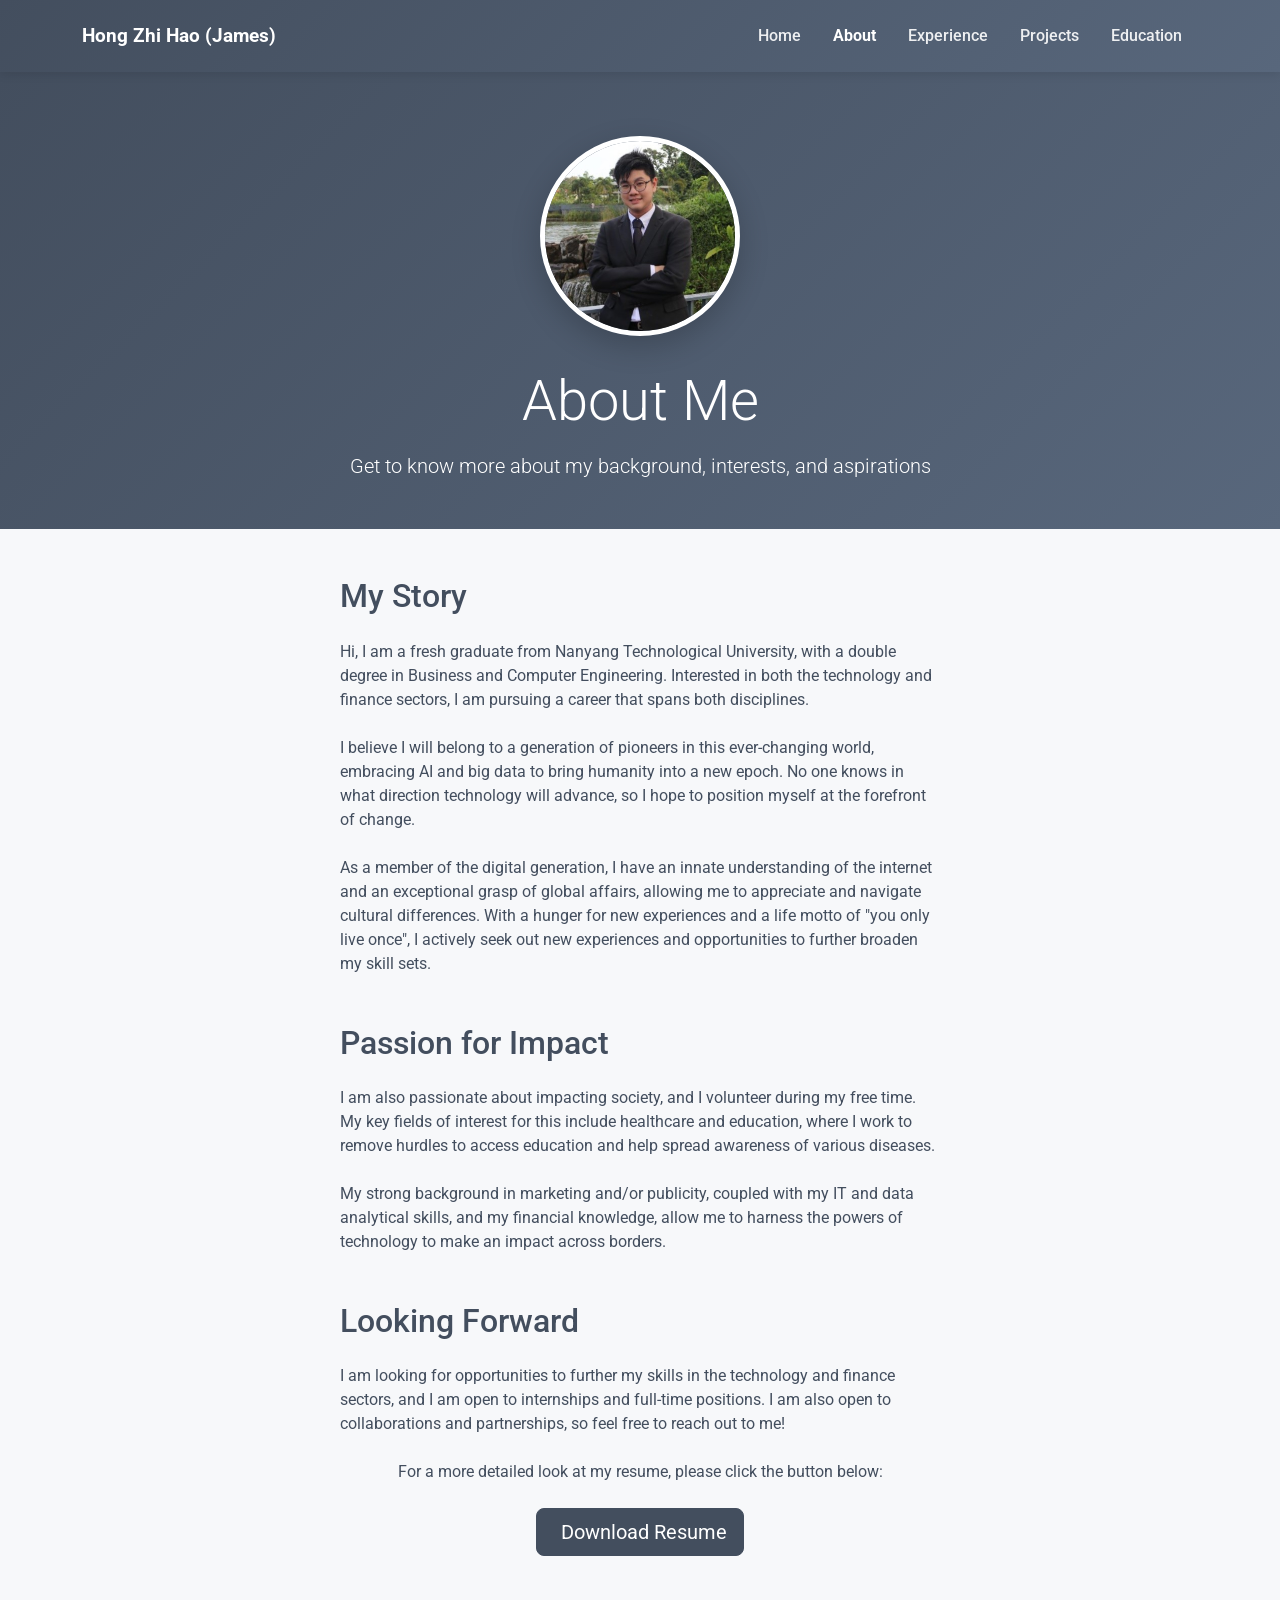
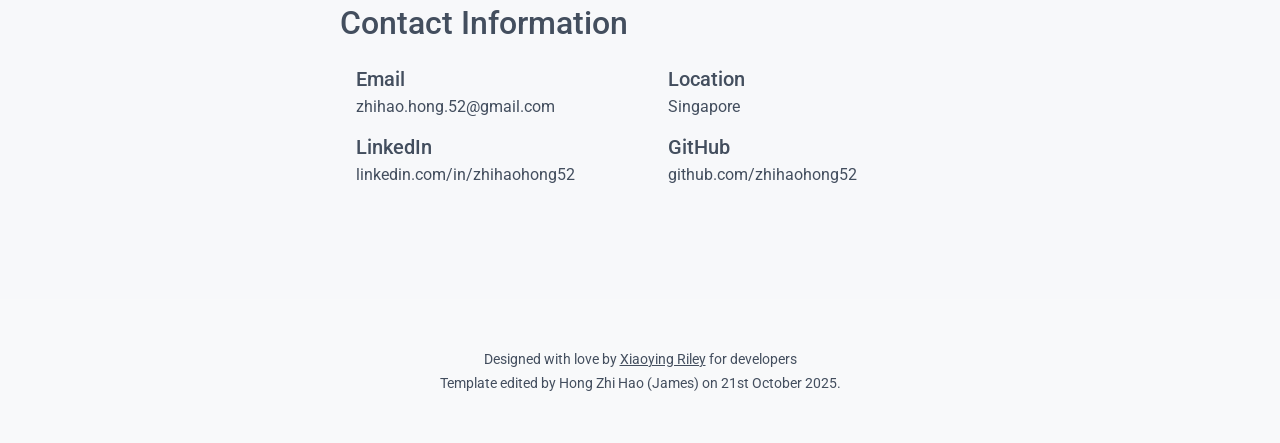
==== about.html @ b1fb96ca "Change from single page to multi page" ====
<!DOCTYPE html>
<html lang="en">
<head>
    <title>About - Hong Zhi Hao (James)</title>

    <!-- Meta -->
    <meta charset="utf-8">
    <meta http-equiv="X-UA-Compatible" content="IE=edge">
    <meta name="viewport" content="width=device-width, initial-scale=1.0">
    <meta name="description" content="About Hong Zhi Hao (James) - Final Year Undergraduate in NTU">
    <meta name="author" content="Hong Zhi Hao (James)">
    <link rel="shortcut icon" href="favicon.ico">

    <!-- Google Font -->
    <link href="https://fonts.googleapis.com/css?family=Roboto:300,400,500,700,900" rel="stylesheet">

    <!-- FontAwesome JS-->
	<script defer src="assets/fontawesome/js/all.min.js"></script>

    <!-- Theme CSS -->
    <link id="theme-style" rel="stylesheet" href="assets/css/pillar-1.css">

    <!-- Custom Navigation CSS -->
    <style>
        .navbar {
            background: linear-gradient(135deg, #434E5E 0%, #58677c 100%);
            padding: 1rem 0;
            box-shadow: 0 2px 10px rgba(0,0,0,0.1);
        }
        .navbar-brand {
            color: white !important;
            font-weight: 700;
            font-size: 1.2rem;
        }
        .navbar-nav .nav-link {
            color: rgba(255,255,255,0.9) !important;
            font-weight: 500;
            margin: 0 0.5rem;
            transition: all 0.3s ease;
        }
        .navbar-nav .nav-link:hover {
            color: white !important;
            transform: translateY(-1px);
        }
        .navbar-nav .nav-link.active {
            color: white !important;
            font-weight: 700;
        }
        .navbar-toggler {
            border: none;
            color: white;
        }
        .navbar-toggler:focus {
            box-shadow: none;
        }
        .page-header {
            background: linear-gradient(135deg, #434E5E 0%, #58677c 100%);
            color: white;
            padding: 4rem 0 2rem 0;
            margin-bottom: 3rem;
        }
        .page-content {
            padding: 0 1rem;
        }
        .profile-image {
            width: 200px;
            height: 200px;
            border-radius: 50%;
            object-fit: cover;
            border: 5px solid white;
            box-shadow: 0 10px 30px rgba(0,0,0,0.2);
            margin-bottom: 2rem;
        }

        /* Responsive adjustments */
        @media (max-width: 768px) {
            .page-header {
                padding: 2rem 0 1rem 0;
            }
            .profile-image {
                width: 150px;
                height: 150px;
            }
            .display-4 {
                font-size: 2rem;
            }
            .page-content {
                padding: 0 0.5rem;
            }
        }

        @media (min-width: 1400px) {
            .page-content .container-fluid {
                padding-left: 5%;
                padding-right: 5%;
            }
        }
    </style>

</head>

<body>

    <!-- Navigation -->
    <nav class="navbar navbar-expand-lg sticky-top">
        <div class="container">
            <a class="navbar-brand" href="index.html">Hong Zhi Hao (James)</a>
            <button class="navbar-toggler" type="button" data-bs-toggle="collapse" data-bs-target="#navbarNav" aria-controls="navbarNav" aria-expanded="false" aria-label="Toggle navigation">
                <i class="fas fa-bars"></i>
            </button>
            <div class="collapse navbar-collapse" id="navbarNav">
                <ul class="navbar-nav ms-auto">
                    <li class="nav-item">
                        <a class="nav-link" href="index.html">Home</a>
                    </li>
                    <li class="nav-item">
                        <a class="nav-link active" href="about.html">About</a>
                    </li>
                    <li class="nav-item">
                        <a class="nav-link" href="experience.html">Experience</a>
                    </li>
                    <li class="nav-item">
                        <a class="nav-link" href="projects.html">Projects</a>
                    </li>
                    <li class="nav-item">
                        <a class="nav-link" href="education.html">Education</a>
                    </li>
                </ul>
            </div>
        </div>
    </nav>

    <!-- Page Header -->
    <header class="page-header text-center">
        <div class="container">
            <img class="profile-image" src="assets/images/profile.jpeg" alt="Hong Zhi Hao (James)">
            <h1 class="display-4 mb-3">About Me</h1>
            <p class="lead">Get to know more about my background, interests, and aspirations</p>
        </div>
    </header>

    <!-- Main Content -->
    <main class="page-content">
        <div class="container-fluid">
            <div class="row justify-content-center">
                <div class="col-12 col-md-10 col-lg-8 col-xl-6">
                    <section class="mb-5">
                        <h2 class="mb-4">My Story</h2>
                        <p class="mb-4">Hi, I am a fresh graduate from Nanyang Technological University, with a double degree in Business and Computer Engineering. Interested in both the technology and finance sectors, I am pursuing a career that spans both disciplines.</p>

                        <p class="mb-4">I believe I will belong to a generation of pioneers in this ever-changing world, embracing AI and big data to bring humanity into a new epoch. No one knows in what direction technology will advance, so I hope to position myself at the forefront of change.</p>

                        <p class="mb-4">As a member of the digital generation, I have an innate understanding of the internet and an exceptional grasp of global affairs, allowing me to appreciate and navigate cultural differences. With a hunger for new experiences and a life motto of "you only live once", I actively seek out new experiences and opportunities to further broaden my skill sets.</p>
                    </section>

                    <section class="mb-5">
                        <h2 class="mb-4">Passion for Impact</h2>
                        <p class="mb-4">I am also passionate about impacting society, and I volunteer during my free time. My key fields of interest for this include healthcare and education, where I work to remove hurdles to access education and help spread awareness of various diseases.</p>

                        <p class="mb-4">My strong background in marketing and/or publicity, coupled with my IT and data analytical skills, and my financial knowledge, allow me to harness the powers of technology to make an impact across borders.</p>
                    </section>

                    <section class="mb-5">
                        <h2 class="mb-4">Looking Forward</h2>
                        <p class="mb-4">I am looking for opportunities to further my skills in the technology and finance sectors, and I am open to internships and full-time positions. I am also open to collaborations and partnerships, so feel free to reach out to me!</p>

                        <div class="text-center">
                            <p class="mb-4">For a more detailed look at my resume, please click the button below:</p>
                            <a href="assets/files/Hong Zhi Hao resume.pdf" target="_blank" class="btn btn-primary btn-lg">
                                <i class="fas fa-download me-2"></i>Download Resume
                            </a>
                        </div>
                    </section>

                    <section class="mb-5">
                        <h2 class="mb-4">Contact Information</h2>
                        <div class="row">
                            <div class="col-md-6 mb-3">
                                <div class="d-flex align-items-center">
                                    <i class="far fa-envelope fa-2x text-primary me-3"></i>
                                    <div>
                                        <h5 class="mb-1">Email</h5>
                                        <a href="mailto:zhihao.hong.52@gmail.com" class="text-decoration-none">zhihao.hong.52@gmail.com</a>
                                    </div>
                                </div>
                            </div>
                            <div class="col-md-6 mb-3">
                                <div class="d-flex align-items-center">
                                    <i class="fas fa-map-marker-alt fa-2x text-primary me-3"></i>
                                    <div>
                                        <h5 class="mb-1">Location</h5>
                                        <span>Singapore</span>
                                    </div>
                                </div>
                            </div>
                            <div class="col-md-6 mb-3">
                                <div class="d-flex align-items-center">
                                    <i class="fab fa-linkedin fa-2x text-primary me-3"></i>
                                    <div>
                                        <h5 class="mb-1">LinkedIn</h5>
                                        <a href="https://www.linkedin.com/in/zhihaohong52" target="_blank" class="text-decoration-none">linkedin.com/in/zhihaohong52</a>
                                    </div>
                                </div>
                            </div>
                            <div class="col-md-6 mb-3">
                                <div class="d-flex align-items-center">
                                    <i class="fab fa-github fa-2x text-primary me-3"></i>
                                    <div>
                                        <h5 class="mb-1">GitHub</h5>
                                        <a href="https://github.com/zhihaohong52" target="_blank" class="text-decoration-none">github.com/zhihaohong52</a>
                                    </div>
                                </div>
                            </div>
                        </div>
                    </section>
                </div>
            </div>
        </div>
    </main>

    <footer class="footer text-center pt-5 pb-5 mt-5" style="background-color: #f8f9fa;">
        <small class="copyright">Designed with <span class="sr-only">love</span><i class="fas fa-heart"></i> by <a href="http://themes.3rdwavemedia.com" target="_blank">Xiaoying Riley</a> for developers</small>
        <small>
            <br>Template edited by Hong Zhi Hao (James) on 21st October 2025.
        </small>
    </footer>

    <!-- Bootstrap JS -->
    <script src="https://cdn.jsdelivr.net/npm/bootstrap@5.3.0/dist/js/bootstrap.bundle.min.js"></script>

</body>
</html>
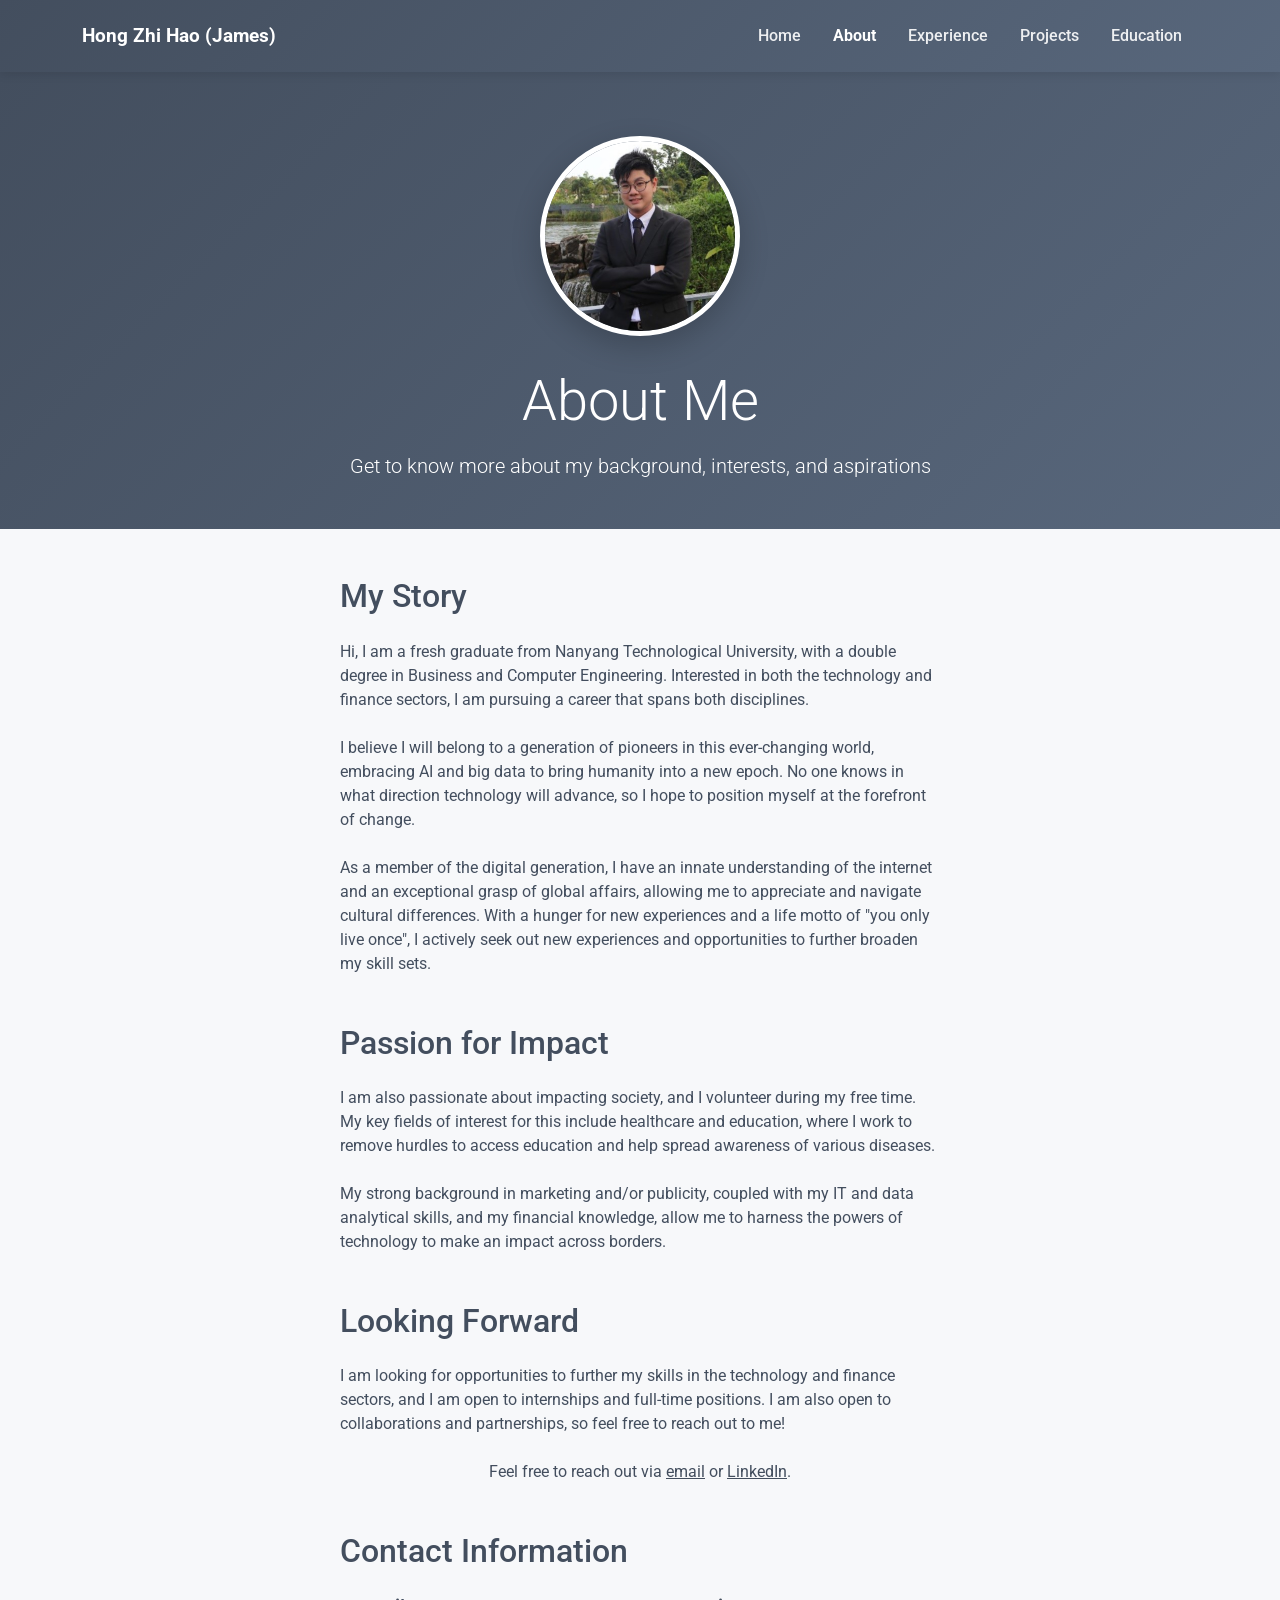
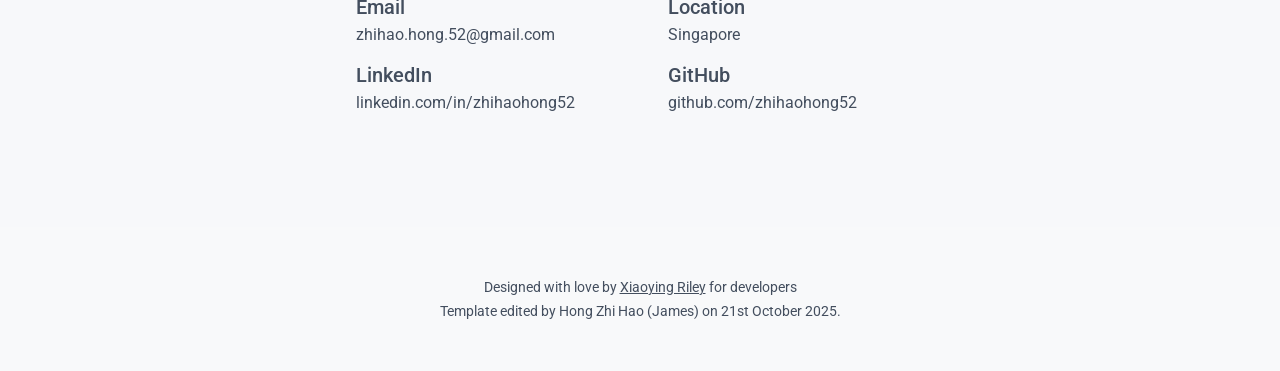
==== commit 63f50347: "Remove dynamic resume Co-Authored-By: Claude <claude@users.noreply.github.com>" ====
--- a/about.html
+++ b/about.html
@@ -165,10 +165,7 @@
                         <p class="mb-4">I am looking for opportunities to further my skills in the technology and finance sectors, and I am open to internships and full-time positions. I am also open to collaborations and partnerships, so feel free to reach out to me!</p>
 
                         <div class="text-center">
-                            <p class="mb-4">For a more detailed look at my resume, please click the button below:</p>
-                            <a href="assets/files/Hong Zhi Hao resume.pdf" target="_blank" class="btn btn-primary btn-lg">
-                                <i class="fas fa-download me-2"></i>Download Resume
-                            </a>
+                            <p class="mb-4">Feel free to reach out via <a href="mailto:zhihao.hong.52@gmail.com">email</a> or <a href="https://www.linkedin.com/in/zhihaohong52" target="_blank">LinkedIn</a>.</p>
                         </div>
                     </section>
 
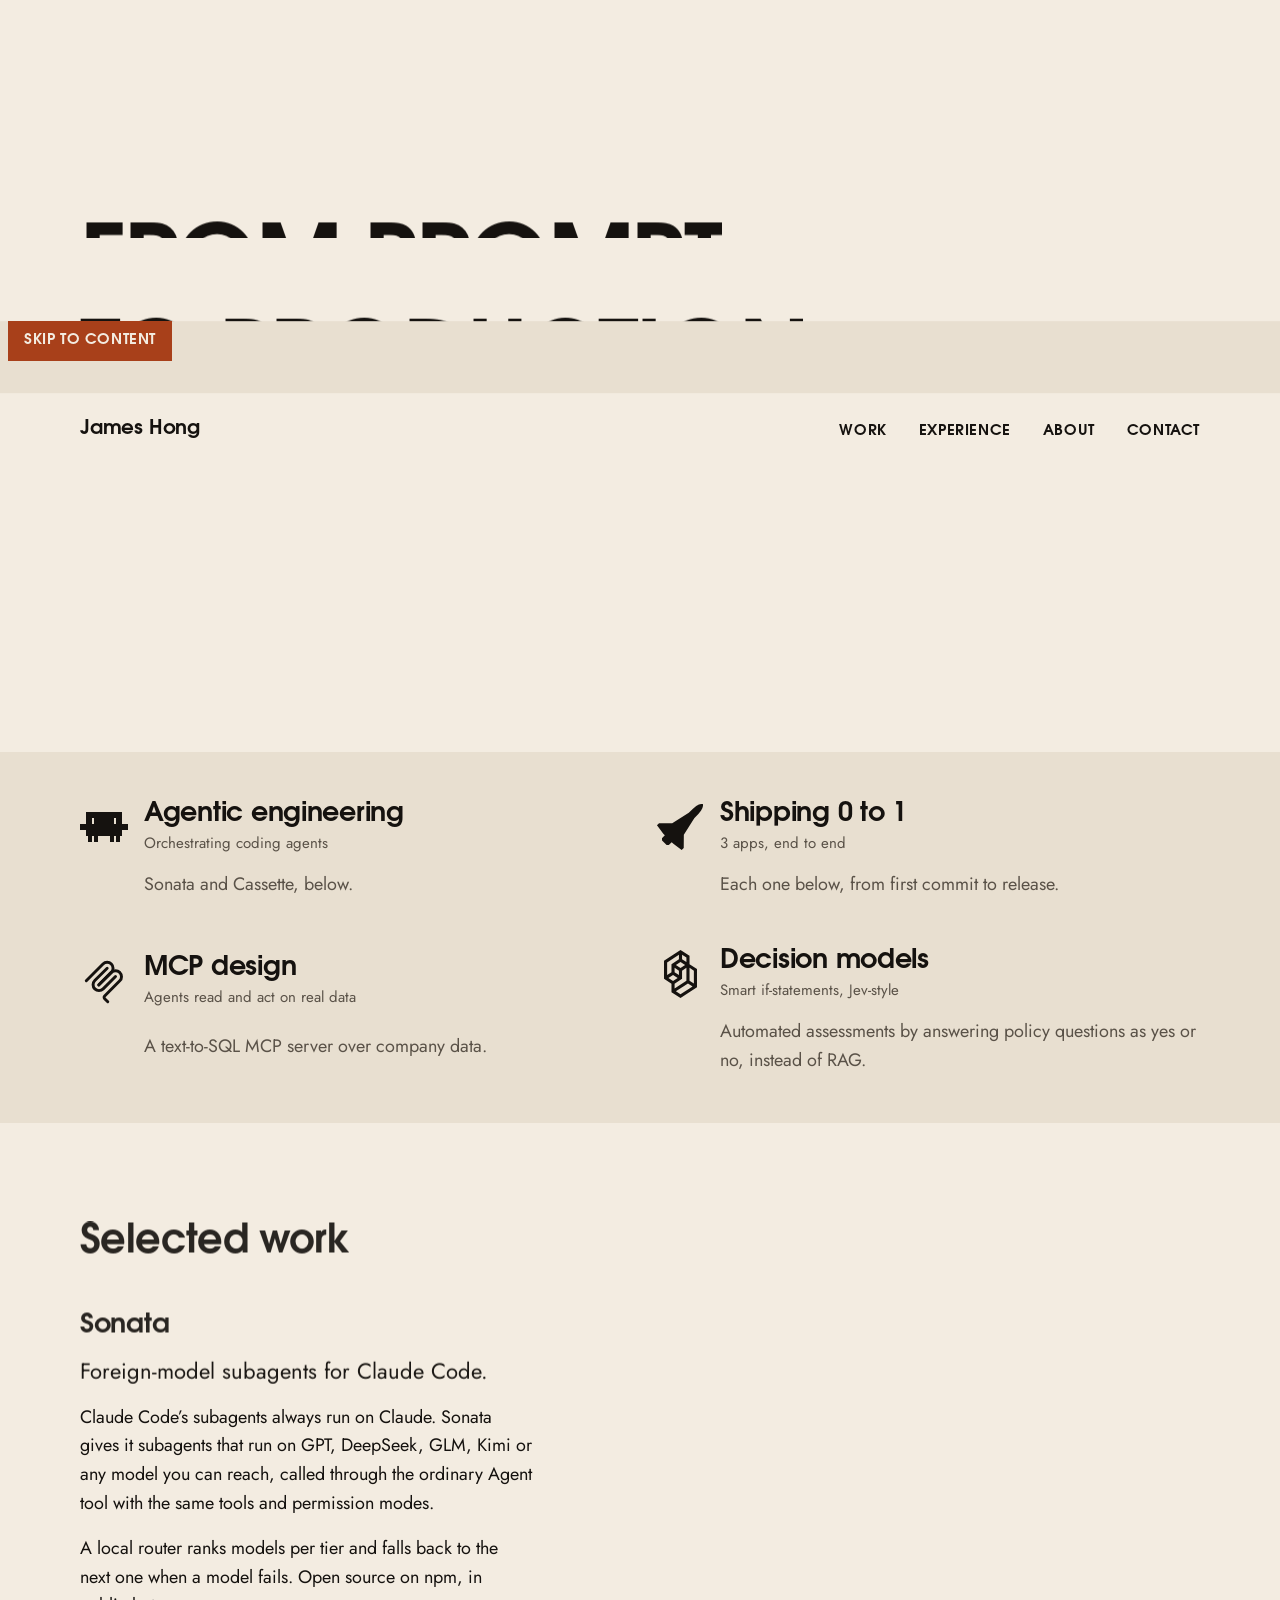
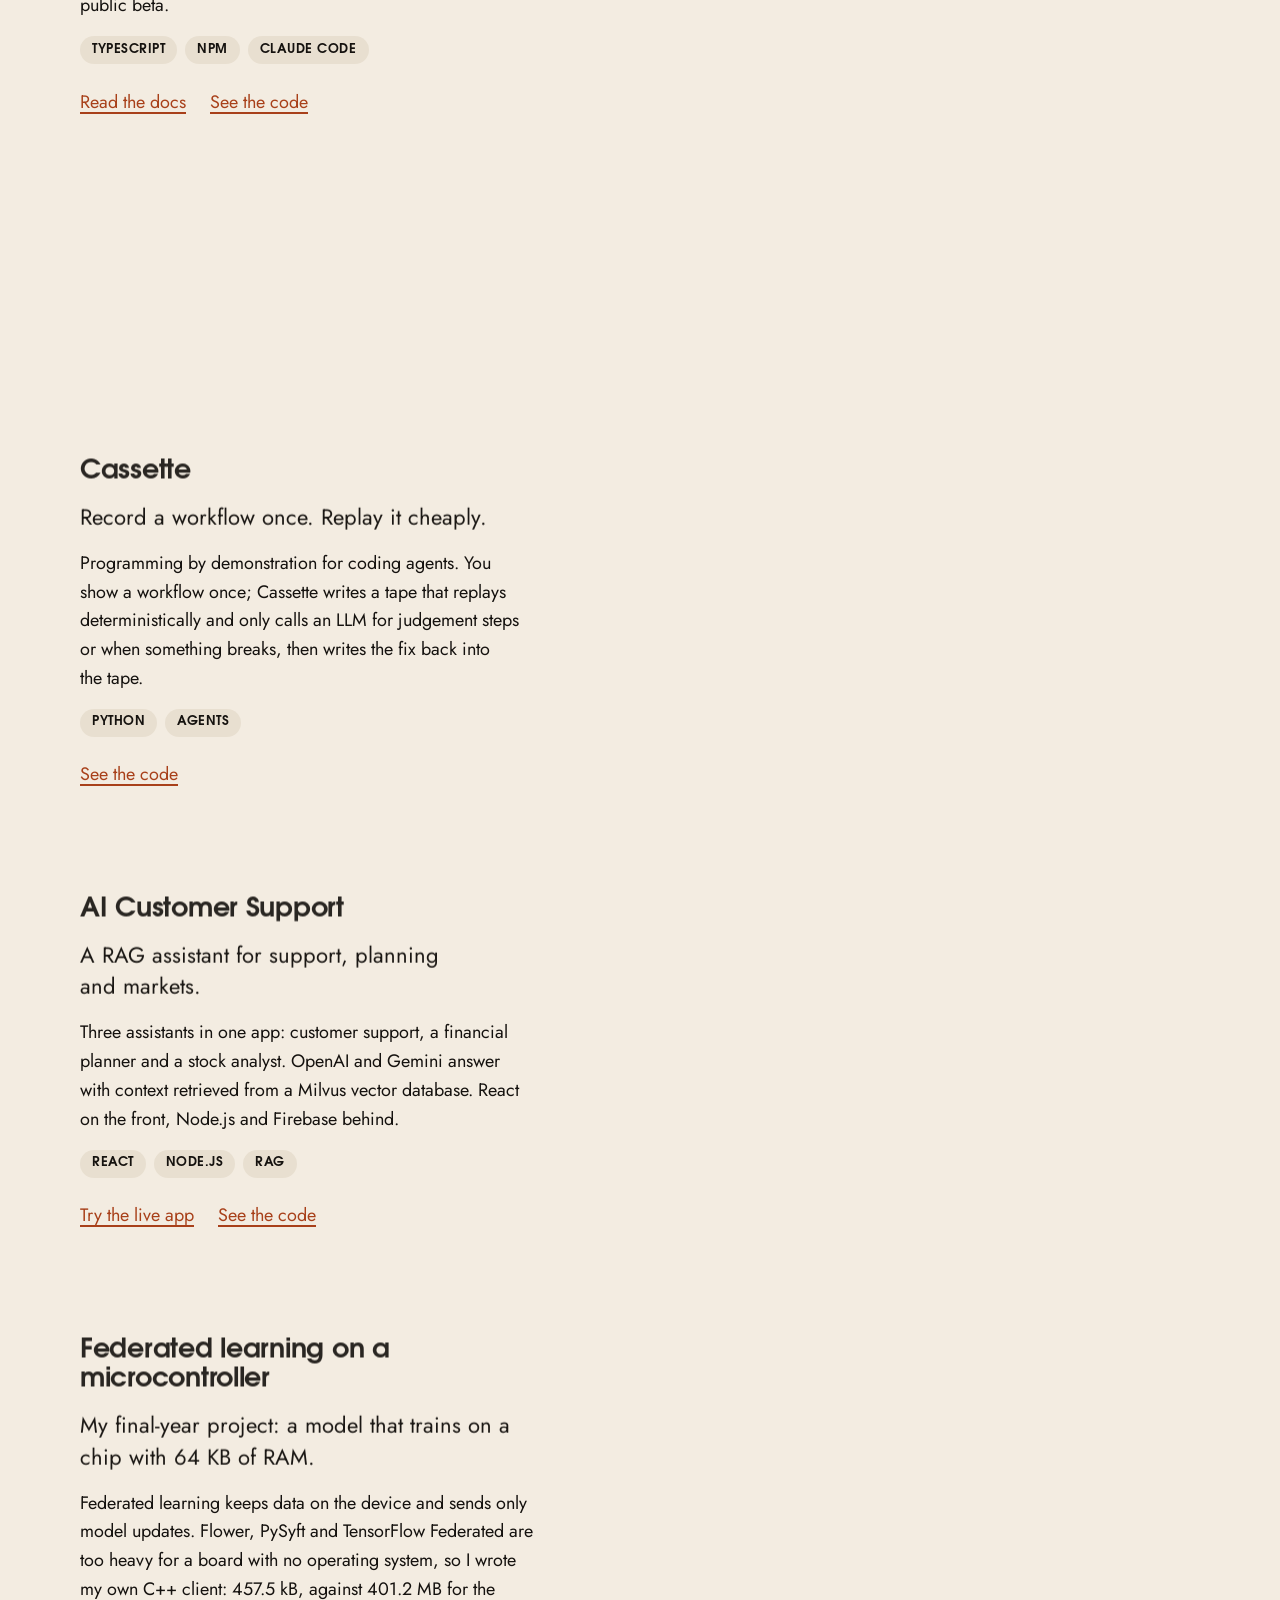
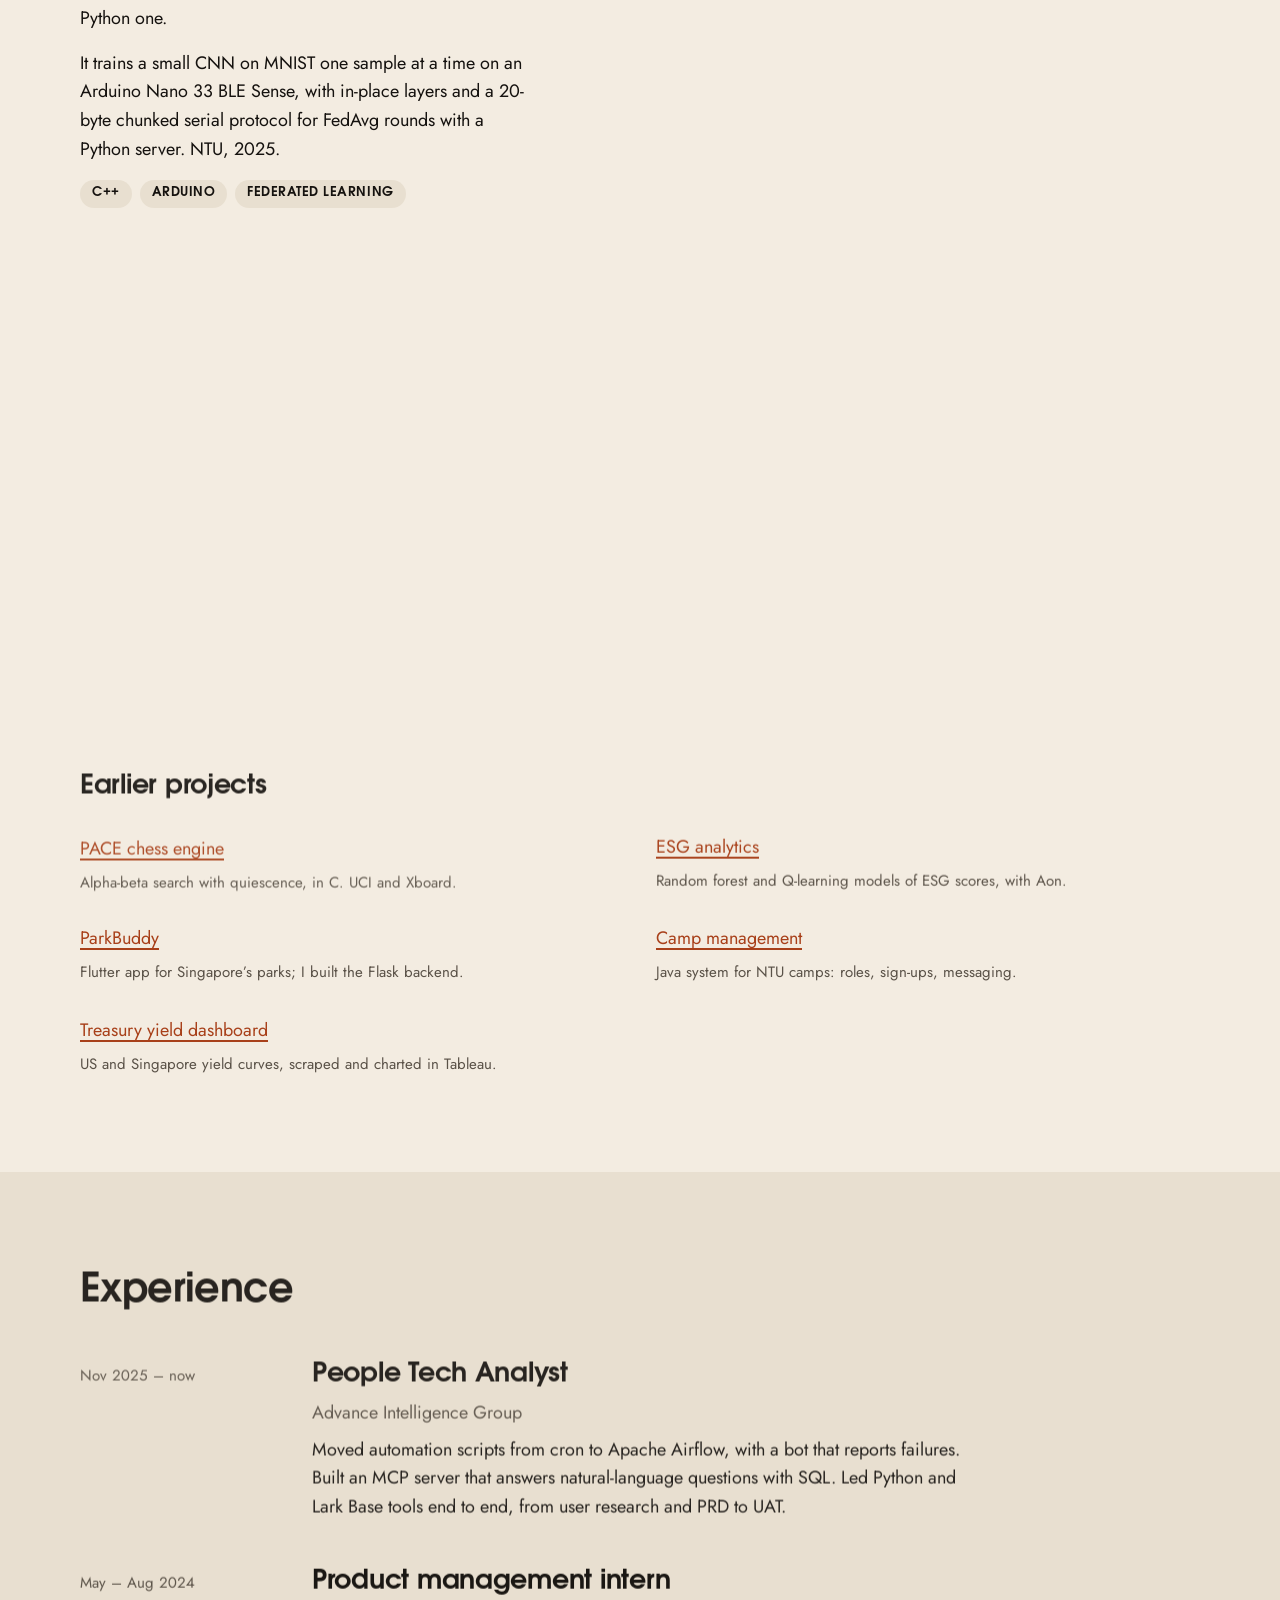
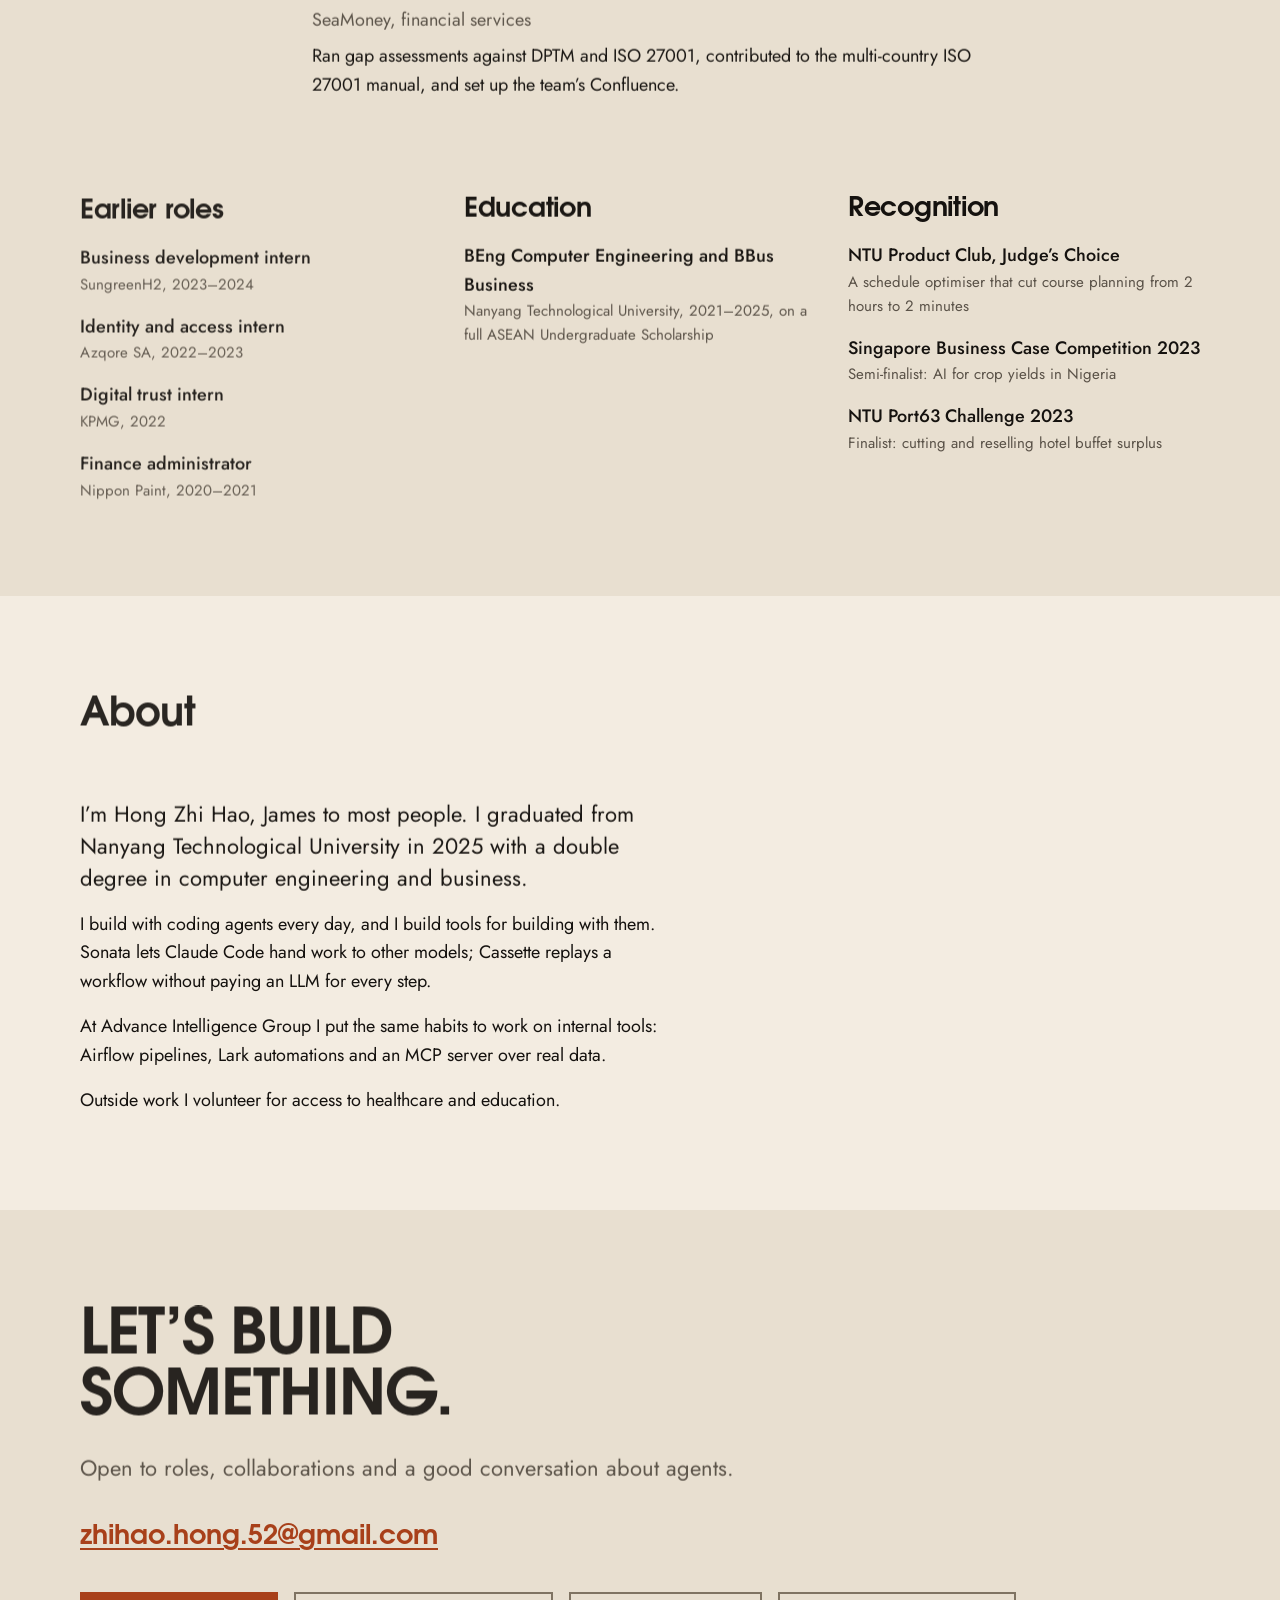
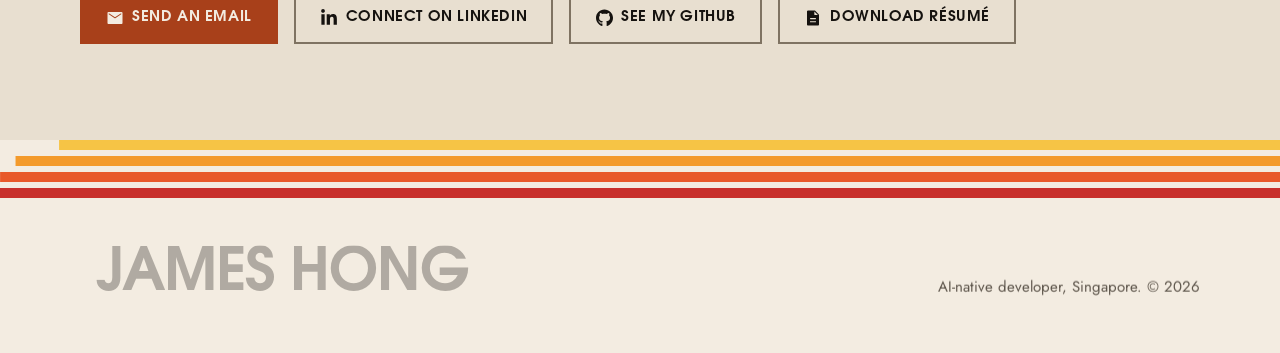
==== commit fe5091cb: "Redesign the site to the Prompt to Production design system Single-page portfolio on the design syst" ====
--- a/about.html
+++ b/about.html
@@ -1,229 +1,12 @@
 <!DOCTYPE html>
 <html lang="en">
 <head>
-    <title>About - Hong Zhi Hao (James)</title>
-
-    <!-- Meta -->
-    <meta charset="utf-8">
-    <meta http-equiv="X-UA-Compatible" content="IE=edge">
-    <meta name="viewport" content="width=device-width, initial-scale=1.0">
-    <meta name="description" content="About Hong Zhi Hao (James) - Final Year Undergraduate in NTU">
-    <meta name="author" content="Hong Zhi Hao (James)">
-    <link rel="shortcut icon" href="favicon.ico">
-
-    <!-- Google Font -->
-    <link href="https://fonts.googleapis.com/css?family=Roboto:300,400,500,700,900" rel="stylesheet">
-
-    <!-- FontAwesome JS-->
-	<script defer src="assets/fontawesome/js/all.min.js"></script>
-
-    <!-- Theme CSS -->
-    <link id="theme-style" rel="stylesheet" href="assets/css/pillar-1.css">
-
-    <!-- Custom Navigation CSS -->
-    <style>
-        .navbar {
-            background: linear-gradient(135deg, #434E5E 0%, #58677c 100%);
-            padding: 1rem 0;
-            box-shadow: 0 2px 10px rgba(0,0,0,0.1);
-        }
-        .navbar-brand {
-            color: white !important;
-            font-weight: 700;
-            font-size: 1.2rem;
-        }
-        .navbar-nav .nav-link {
-            color: rgba(255,255,255,0.9) !important;
-            font-weight: 500;
-            margin: 0 0.5rem;
-            transition: all 0.3s ease;
-        }
-        .navbar-nav .nav-link:hover {
-            color: white !important;
-            transform: translateY(-1px);
-        }
-        .navbar-nav .nav-link.active {
-            color: white !important;
-            font-weight: 700;
-        }
-        .navbar-toggler {
-            border: none;
-            color: white;
-        }
-        .navbar-toggler:focus {
-            box-shadow: none;
-        }
-        .page-header {
-            background: linear-gradient(135deg, #434E5E 0%, #58677c 100%);
-            color: white;
-            padding: 4rem 0 2rem 0;
-            margin-bottom: 3rem;
-        }
-        .page-content {
-            padding: 0 1rem;
-        }
-        .profile-image {
-            width: 200px;
-            height: 200px;
-            border-radius: 50%;
-            object-fit: cover;
-            border: 5px solid white;
-            box-shadow: 0 10px 30px rgba(0,0,0,0.2);
-            margin-bottom: 2rem;
-        }
-
-        /* Responsive adjustments */
-        @media (max-width: 768px) {
-            .page-header {
-                padding: 2rem 0 1rem 0;
-            }
-            .profile-image {
-                width: 150px;
-                height: 150px;
-            }
-            .display-4 {
-                font-size: 2rem;
-            }
-            .page-content {
-                padding: 0 0.5rem;
-            }
-        }
-
-        @media (min-width: 1400px) {
-            .page-content .container-fluid {
-                padding-left: 5%;
-                padding-right: 5%;
-            }
-        }
-    </style>
-
+  <meta charset="utf-8">
+  <title>Moved — James Hong</title>
+  <meta http-equiv="refresh" content="0; url=./#about">
+  <link rel="canonical" href="https://zhihaohong52.github.io/#about">
 </head>
-
 <body>
-
-    <!-- Navigation -->
-    <nav class="navbar navbar-expand-lg sticky-top">
-        <div class="container">
-            <a class="navbar-brand" href="index.html">Hong Zhi Hao (James)</a>
-            <button class="navbar-toggler" type="button" data-bs-toggle="collapse" data-bs-target="#navbarNav" aria-controls="navbarNav" aria-expanded="false" aria-label="Toggle navigation">
-                <i class="fas fa-bars"></i>
-            </button>
-            <div class="collapse navbar-collapse" id="navbarNav">
-                <ul class="navbar-nav ms-auto">
-                    <li class="nav-item">
-                        <a class="nav-link" href="index.html">Home</a>
-                    </li>
-                    <li class="nav-item">
-                        <a class="nav-link active" href="about.html">About</a>
-                    </li>
-                    <li class="nav-item">
-                        <a class="nav-link" href="experience.html">Experience</a>
-                    </li>
-                    <li class="nav-item">
-                        <a class="nav-link" href="projects.html">Projects</a>
-                    </li>
-                    <li class="nav-item">
-                        <a class="nav-link" href="education.html">Education</a>
-                    </li>
-                </ul>
-            </div>
-        </div>
-    </nav>
-
-    <!-- Page Header -->
-    <header class="page-header text-center">
-        <div class="container">
-            <img class="profile-image" src="assets/images/profile.jpeg" alt="Hong Zhi Hao (James)">
-            <h1 class="display-4 mb-3">About Me</h1>
-            <p class="lead">Get to know more about my background, interests, and aspirations</p>
-        </div>
-    </header>
-
-    <!-- Main Content -->
-    <main class="page-content">
-        <div class="container-fluid">
-            <div class="row justify-content-center">
-                <div class="col-12 col-md-10 col-lg-8 col-xl-6">
-                    <section class="mb-5">
-                        <h2 class="mb-4">My Story</h2>
-                        <p class="mb-4">Hi, I am a fresh graduate from Nanyang Technological University, with a double degree in Business and Computer Engineering. Interested in both the technology and finance sectors, I am pursuing a career that spans both disciplines.</p>
-
-                        <p class="mb-4">I believe I will belong to a generation of pioneers in this ever-changing world, embracing AI and big data to bring humanity into a new epoch. No one knows in what direction technology will advance, so I hope to position myself at the forefront of change.</p>
-
-                        <p class="mb-4">As a member of the digital generation, I have an innate understanding of the internet and an exceptional grasp of global affairs, allowing me to appreciate and navigate cultural differences. With a hunger for new experiences and a life motto of "you only live once", I actively seek out new experiences and opportunities to further broaden my skill sets.</p>
-                    </section>
-
-                    <section class="mb-5">
-                        <h2 class="mb-4">Passion for Impact</h2>
-                        <p class="mb-4">I am also passionate about impacting society, and I volunteer during my free time. My key fields of interest for this include healthcare and education, where I work to remove hurdles to access education and help spread awareness of various diseases.</p>
-
-                        <p class="mb-4">My strong background in marketing and/or publicity, coupled with my IT and data analytical skills, and my financial knowledge, allow me to harness the powers of technology to make an impact across borders.</p>
-                    </section>
-
-                    <section class="mb-5">
-                        <h2 class="mb-4">Looking Forward</h2>
-                        <p class="mb-4">I am looking for opportunities to further my skills in the technology and finance sectors, and I am open to internships and full-time positions. I am also open to collaborations and partnerships, so feel free to reach out to me!</p>
-
-                        <div class="text-center">
-                            <p class="mb-4">Feel free to reach out via <a href="mailto:zhihao.hong.52@gmail.com">email</a> or <a href="https://www.linkedin.com/in/zhihaohong52" target="_blank">LinkedIn</a>.</p>
-                        </div>
-                    </section>
-
-                    <section class="mb-5">
-                        <h2 class="mb-4">Contact Information</h2>
-                        <div class="row">
-                            <div class="col-md-6 mb-3">
-                                <div class="d-flex align-items-center">
-                                    <i class="far fa-envelope fa-2x text-primary me-3"></i>
-                                    <div>
-                                        <h5 class="mb-1">Email</h5>
-                                        <a href="mailto:zhihao.hong.52@gmail.com" class="text-decoration-none">zhihao.hong.52@gmail.com</a>
-                                    </div>
-                                </div>
-                            </div>
-                            <div class="col-md-6 mb-3">
-                                <div class="d-flex align-items-center">
-                                    <i class="fas fa-map-marker-alt fa-2x text-primary me-3"></i>
-                                    <div>
-                                        <h5 class="mb-1">Location</h5>
-                                        <span>Singapore</span>
-                                    </div>
-                                </div>
-                            </div>
-                            <div class="col-md-6 mb-3">
-                                <div class="d-flex align-items-center">
-                                    <i class="fab fa-linkedin fa-2x text-primary me-3"></i>
-                                    <div>
-                                        <h5 class="mb-1">LinkedIn</h5>
-                                        <a href="https://www.linkedin.com/in/zhihaohong52" target="_blank" class="text-decoration-none">linkedin.com/in/zhihaohong52</a>
-                                    </div>
-                                </div>
-                            </div>
-                            <div class="col-md-6 mb-3">
-                                <div class="d-flex align-items-center">
-                                    <i class="fab fa-github fa-2x text-primary me-3"></i>
-                                    <div>
-                                        <h5 class="mb-1">GitHub</h5>
-                                        <a href="https://github.com/zhihaohong52" target="_blank" class="text-decoration-none">github.com/zhihaohong52</a>
-                                    </div>
-                                </div>
-                            </div>
-                        </div>
-                    </section>
-                </div>
-            </div>
-        </div>
-    </main>
-
-    <footer class="footer text-center pt-5 pb-5 mt-5" style="background-color: #f8f9fa;">
-        <small class="copyright">Designed with <span class="sr-only">love</span><i class="fas fa-heart"></i> by <a href="http://themes.3rdwavemedia.com" target="_blank">Xiaoying Riley</a> for developers</small>
-        <small>
-            <br>Template edited by Hong Zhi Hao (James) on 21st October 2025.
-        </small>
-    </footer>
-
-    <!-- Bootstrap JS -->
-    <script src="https://cdn.jsdelivr.net/npm/bootstrap@5.3.0/dist/js/bootstrap.bundle.min.js"></script>
-
+  <p>This page has moved to <a href="./#about">zhihaohong52.github.io/#about</a>.</p>
 </body>
-</html>+</html>
